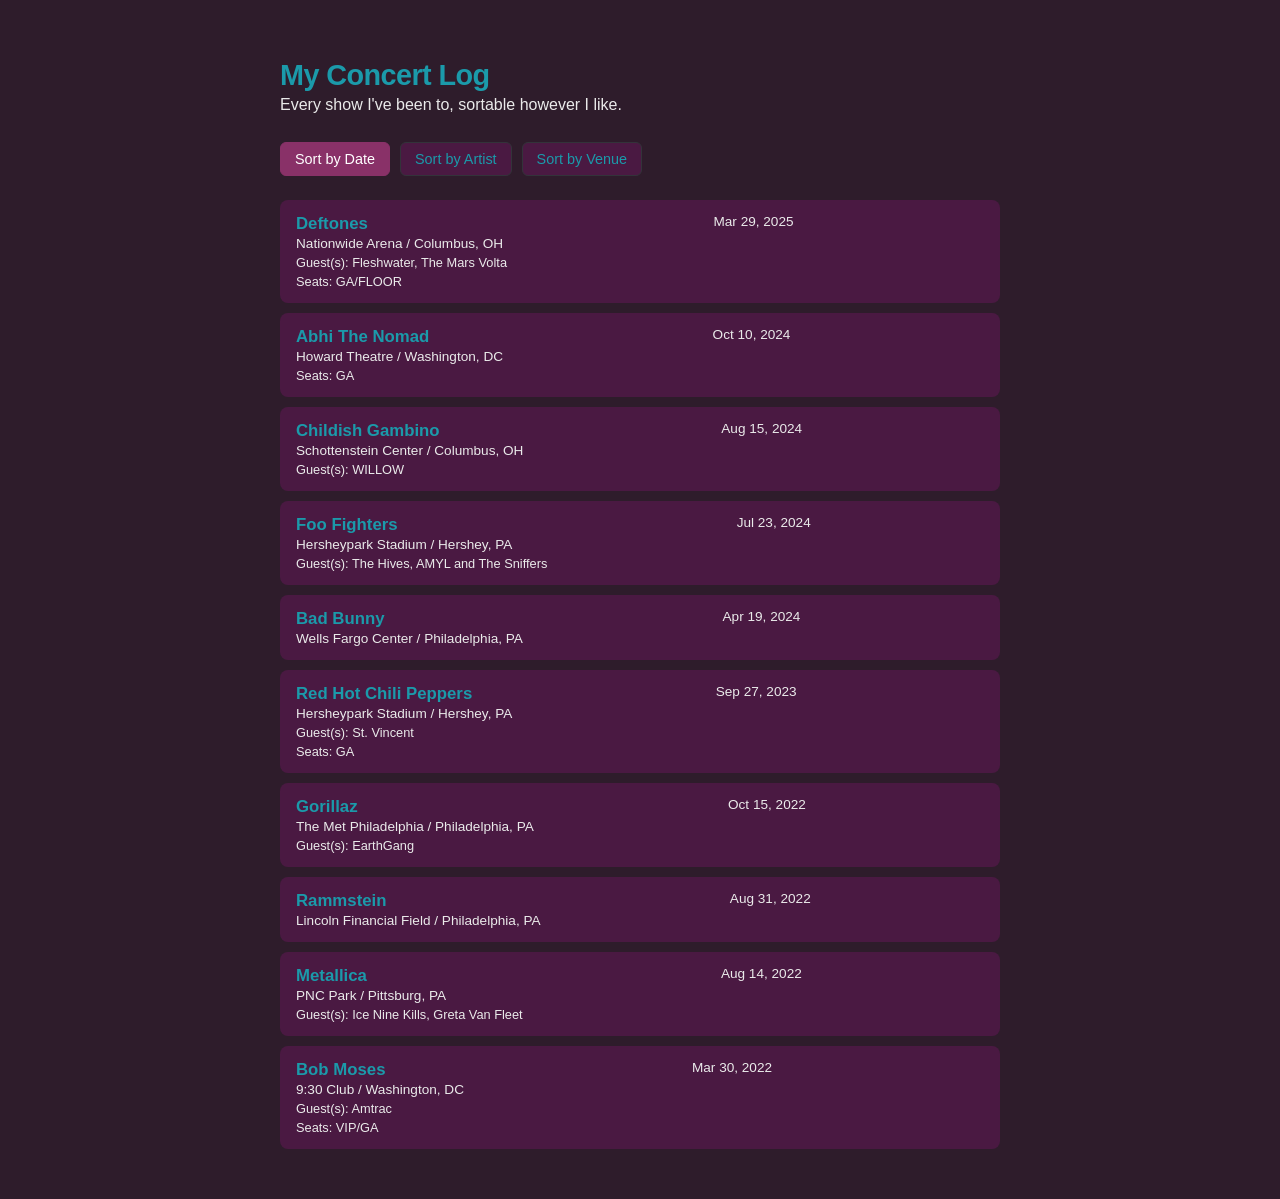
==== index.html @ 83376708 "initial commit" ====
<!DOCTYPE html>
<html lang="en">
    <head>
        <meta charset="UTF-8">
        <title>My Concert Log</title>
        <link rel="stylesheet" href="style.css">
    </head>
    <body>
        <div class="wrap">
        <h1>My Concert Log</h1>
        <p class="sub">Every show I've been to, sortable however I like.</p>
        

        <div class="controls">
            <button id="sort-date" onclick="setSort('date')">Sort by Date</button>
            <button id="sort-artist" onclick="setSort('artist')">Sort by Artist</button>
            <button id="sort-venue" onclick="setSort('venue')">Sort by Venue</button>
        </div>

        
        <div id="list"></div>
        </div>
        
        <script>
        let concerts = [
            { artist: "Bob Moses", venue: "9:30 Club", date: "2022-03-30", openers: "Amtrac", seats: "VIP/GA", city: "Washington", state: "DC"},
            { artist: "Metallica", venue: "PNC Park", date: "2022-08-14", openers: "Ice Nine Kills, Greta Van Fleet", city: "Pittsburg", state: "PA"},
            { artist: "Rammstein", venue: "Lincoln Financial Field", date: "2022-08-31", city: "Philadelphia", state: "PA" },
            { artist: "Bad Bunny", venue: "Wells Fargo Center", date: "2024-04-19", city: "Philadelphia", state: "PA" },
            { artist: "Red Hot Chili Peppers", seats: "GA", venue: "Hersheypark Stadium", openers: "St. Vincent", date: "2023-09-27", city: "Hershey", state: "PA" },
            { artist: "Foo Fighters", venue: "Hersheypark Stadium", openers: "The Hives, AMYL and The Sniffers", date: "2024-07-23", city: "Hershey", state: "PA" },
            { artist: "Deftones", seats: "GA/FLOOR", venue: "Nationwide Arena", openers: "Fleshwater, The Mars Volta", date: "2025-03-29", city: "Columbus", state: "OH" },
            { artist: "Gorillaz", venue: "The Met Philadelphia", openers: "EarthGang", date: "2022-10-15", city: "Philadelphia", state: "PA" },
            { artist: "Abhi The Nomad", seats: "GA", venue: "Howard Theatre", date: "2024-10-10", city: "Washington", state: "DC" },
            { artist: "Childish Gambino", venue: "Schottenstein Center", openers: "WILLOW", date: "2024-08-15", city: "Columbus", state: "OH" }




        ];
        
        let currentSort = "date";
        
        function setSort(field) {
            currentSort = field;
            document.querySelectorAll(".controls button").forEach(b => b.classList.remove("active"));
            document.getElementById("sort-" + field).classList.add("active");
            render();
        }
        
        
        
        function render() {
            const sorted = [...concerts].sort((a, b) => {
            if (currentSort === "date") return b.date.localeCompare(a.date); // newest first
            return (a[currentSort || ""]).localeCompare(b[currentSort] || "");
            });
        
            const list = document.getElementById("list");
            if (sorted.length === 0) {
            list.innerHTML = '<div class="empty">No concerts yet — add your first one above.</div>';
            
            return;
            }
        
            list.innerHTML = sorted.map(c => {
            const d = new Date(c.date + "T00:00:00");
            const formatted = d.toLocaleDateString(undefined, { year: "numeric", month: "short", day: "numeric" });
            const cityState = [c.city, c.state].filter(Boolean).join(", ");
            return `
                <div class="concert">
                <div class="meta">
                    <strong>${escapeHtml(c.artist)}</strong>
                    <div class="venue">${escapeHtml(c.venue || "Venue unknown")}${cityState ? " / " + escapeHtml(cityState) : ""}</div>
                    ${c.openers ? `<div class="openers">Guest(s): ${escapeHtml(c.openers)}</div>` : ""}
                    ${c.seats ? `<div class="seats">Seats: ${escapeHtml(c.seats)}</div>` : ""}
                </div>
                <div class="date">${formatted}</div>
                <div class="openers"></div>
                </div>
            `;
            }).join("");
        }
        
        function escapeHtml(str) {
            const div = document.createElement("div");
            div.textContent = str;
            return div.innerHTML;
        }
        
        setSort("date");
        </script>
        </body>
        </html>
---- style.css ----
:root {
    --bg: #2E1C2B;
    --card: #4A1942;
    --accent: #893168;
    --text: #1B9AAA;
    --muted: #EAEAEA;
  }
  * { box-sizing: border-box; }
  body {
    margin: 0;
    font-family: -apple-system, BlinkMacSystemFont, "Segoe UI", sans-serif;
    background: var(--bg);
    color: var(--text);
    padding: 40px 20px;
  }
  .wrap { max-width: 720px; margin: 0 auto; }
  h1 {
    font-size: 1.8rem;
    margin-bottom: 4px;
    letter-spacing: -0.02em;
  }
  p.sub { color: var(--muted); margin-top: 0; margin-bottom: 28px; }
 
  .controls {
    display: flex;
    gap: 10px;
    margin-bottom: 24px;
    flex-wrap: wrap;
  }
  button {
    background: var(--card);
    color: var(--text);
    border: 1px solid #33333a;
    padding: 8px 14px;
    border-radius: 6px;
    cursor: pointer;
    font-size: 0.9rem;
  }
  button:hover { border-color: var(--accent); }
  button.active { background: var(--accent); border-color: var(--accent); color: #fff; }
 
 
  .concert {
    background: var(--card);
    border-radius: 8px;
    padding: 14px 16px;
    margin-bottom: 10px;
    display: flex;
    justify-content: space-between;
    align-items: flex-start;
    gap: 16px
  }
  .concert .meta strong { font-size: 1.05rem; }
  .concert .meta .venue { color: var(--muted); font-size: 0.85rem; margin-top: 2px; }
  .concert .meta .openers,
  .concert .meta .seats { color: var(--muted); font-size: 0.8rem; margin-top: 4px; }
  .concert .date { color: var(--muted); font-size: 0.85rem; white-space: nowrap; margin-left: 16px; }
  .empty { color: var(--muted); text-align: center; padding: 40px 0; }
 
  @media (max-width: 900px) {
    .add-form { grid-template-columns: 1fr 1fr 1fr 1fr; }
  }
  @media (max-width: 600px) {
    .add-form { grid-template-columns: 1fr 1fr; }
  }
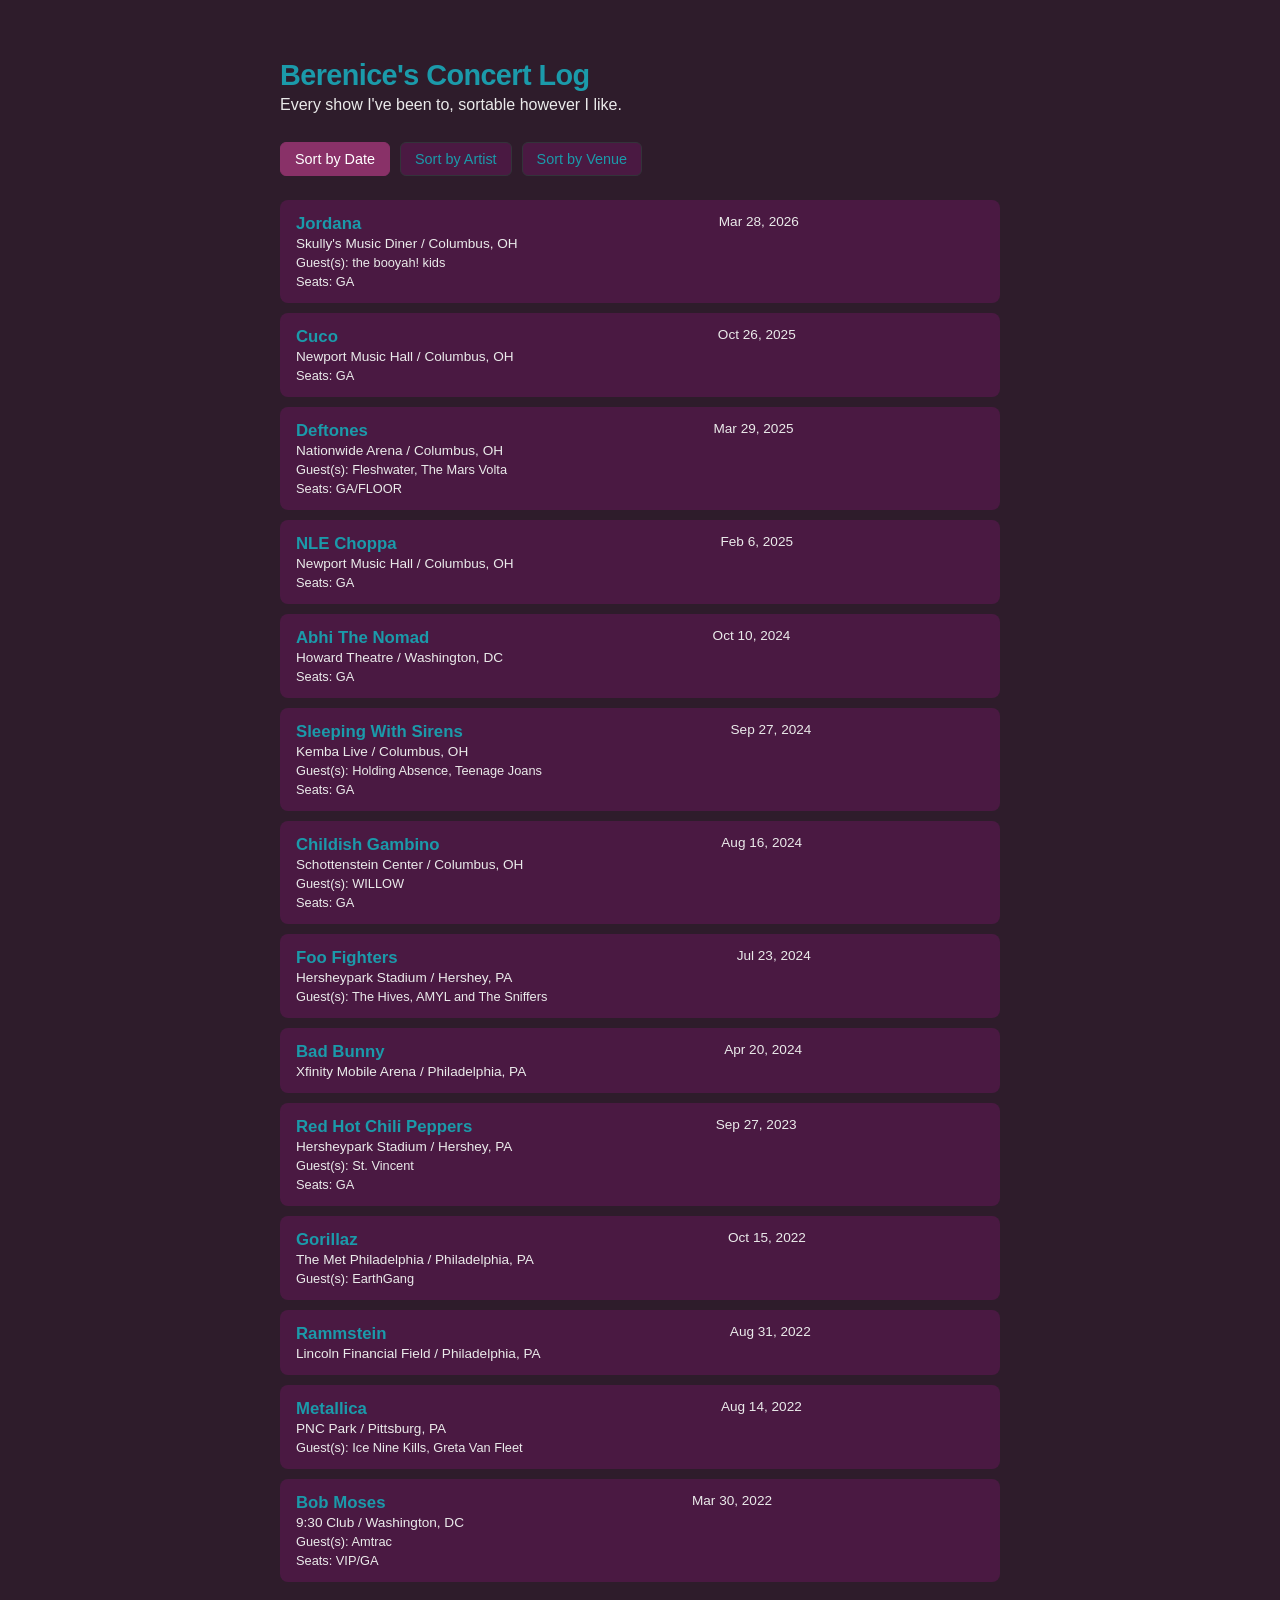
==== commit 5d05e352: "added 4 concerts" ====
--- a/index.html
+++ b/index.html
@@ -2,12 +2,12 @@
 <html lang="en">
     <head>
         <meta charset="UTF-8">
-        <title>My Concert Log</title>
+        <title>Berenice's Concert Log</title>
         <link rel="stylesheet" href="style.css">
     </head>
     <body>
         <div class="wrap">
-        <h1>My Concert Log</h1>
+        <h1>Berenice's Concert Log</h1>
         <p class="sub">Every show I've been to, sortable however I like.</p>
         
 
@@ -26,14 +26,17 @@
             { artist: "Bob Moses", venue: "9:30 Club", date: "2022-03-30", openers: "Amtrac", seats: "VIP/GA", city: "Washington", state: "DC"},
             { artist: "Metallica", venue: "PNC Park", date: "2022-08-14", openers: "Ice Nine Kills, Greta Van Fleet", city: "Pittsburg", state: "PA"},
             { artist: "Rammstein", venue: "Lincoln Financial Field", date: "2022-08-31", city: "Philadelphia", state: "PA" },
-            { artist: "Bad Bunny", venue: "Wells Fargo Center", date: "2024-04-19", city: "Philadelphia", state: "PA" },
+            { artist: "Bad Bunny", venue: "Xfinity Mobile Arena", date: "2024-04-20", city: "Philadelphia", state: "PA" },
             { artist: "Red Hot Chili Peppers", seats: "GA", venue: "Hersheypark Stadium", openers: "St. Vincent", date: "2023-09-27", city: "Hershey", state: "PA" },
             { artist: "Foo Fighters", venue: "Hersheypark Stadium", openers: "The Hives, AMYL and The Sniffers", date: "2024-07-23", city: "Hershey", state: "PA" },
             { artist: "Deftones", seats: "GA/FLOOR", venue: "Nationwide Arena", openers: "Fleshwater, The Mars Volta", date: "2025-03-29", city: "Columbus", state: "OH" },
             { artist: "Gorillaz", venue: "The Met Philadelphia", openers: "EarthGang", date: "2022-10-15", city: "Philadelphia", state: "PA" },
             { artist: "Abhi The Nomad", seats: "GA", venue: "Howard Theatre", date: "2024-10-10", city: "Washington", state: "DC" },
-            { artist: "Childish Gambino", venue: "Schottenstein Center", openers: "WILLOW", date: "2024-08-15", city: "Columbus", state: "OH" }
-
+            { artist: "Childish Gambino", venue: "Schottenstein Center", openers: "WILLOW", seats: "GA", date: "2024-08-16", city: "Columbus", state: "OH" }, 
+            { artist: "Sleeping With Sirens", seats:"GA", venue: "Kemba Live", openers: "Holding Absence, Teenage Joans", date: "2024-09-27", city: "Columbus", state: "OH" },
+            { artist: "Cuco", seats: "GA", venue: "Newport Music Hall", date: "2025-10-26", city: "Columbus", state: "OH" },
+            { artist: "NLE Choppa", venue: "Newport Music Hall", seats: "GA", date: "2025-02-06", city: "Columbus", state: "OH" },  
+            { artist: "Jordana", seats: "GA", venue: "Skully's Music Diner", openers: "the booyah! kids", date: "2026-03-28", city: "Columbus", state: "OH" },
 
 
 
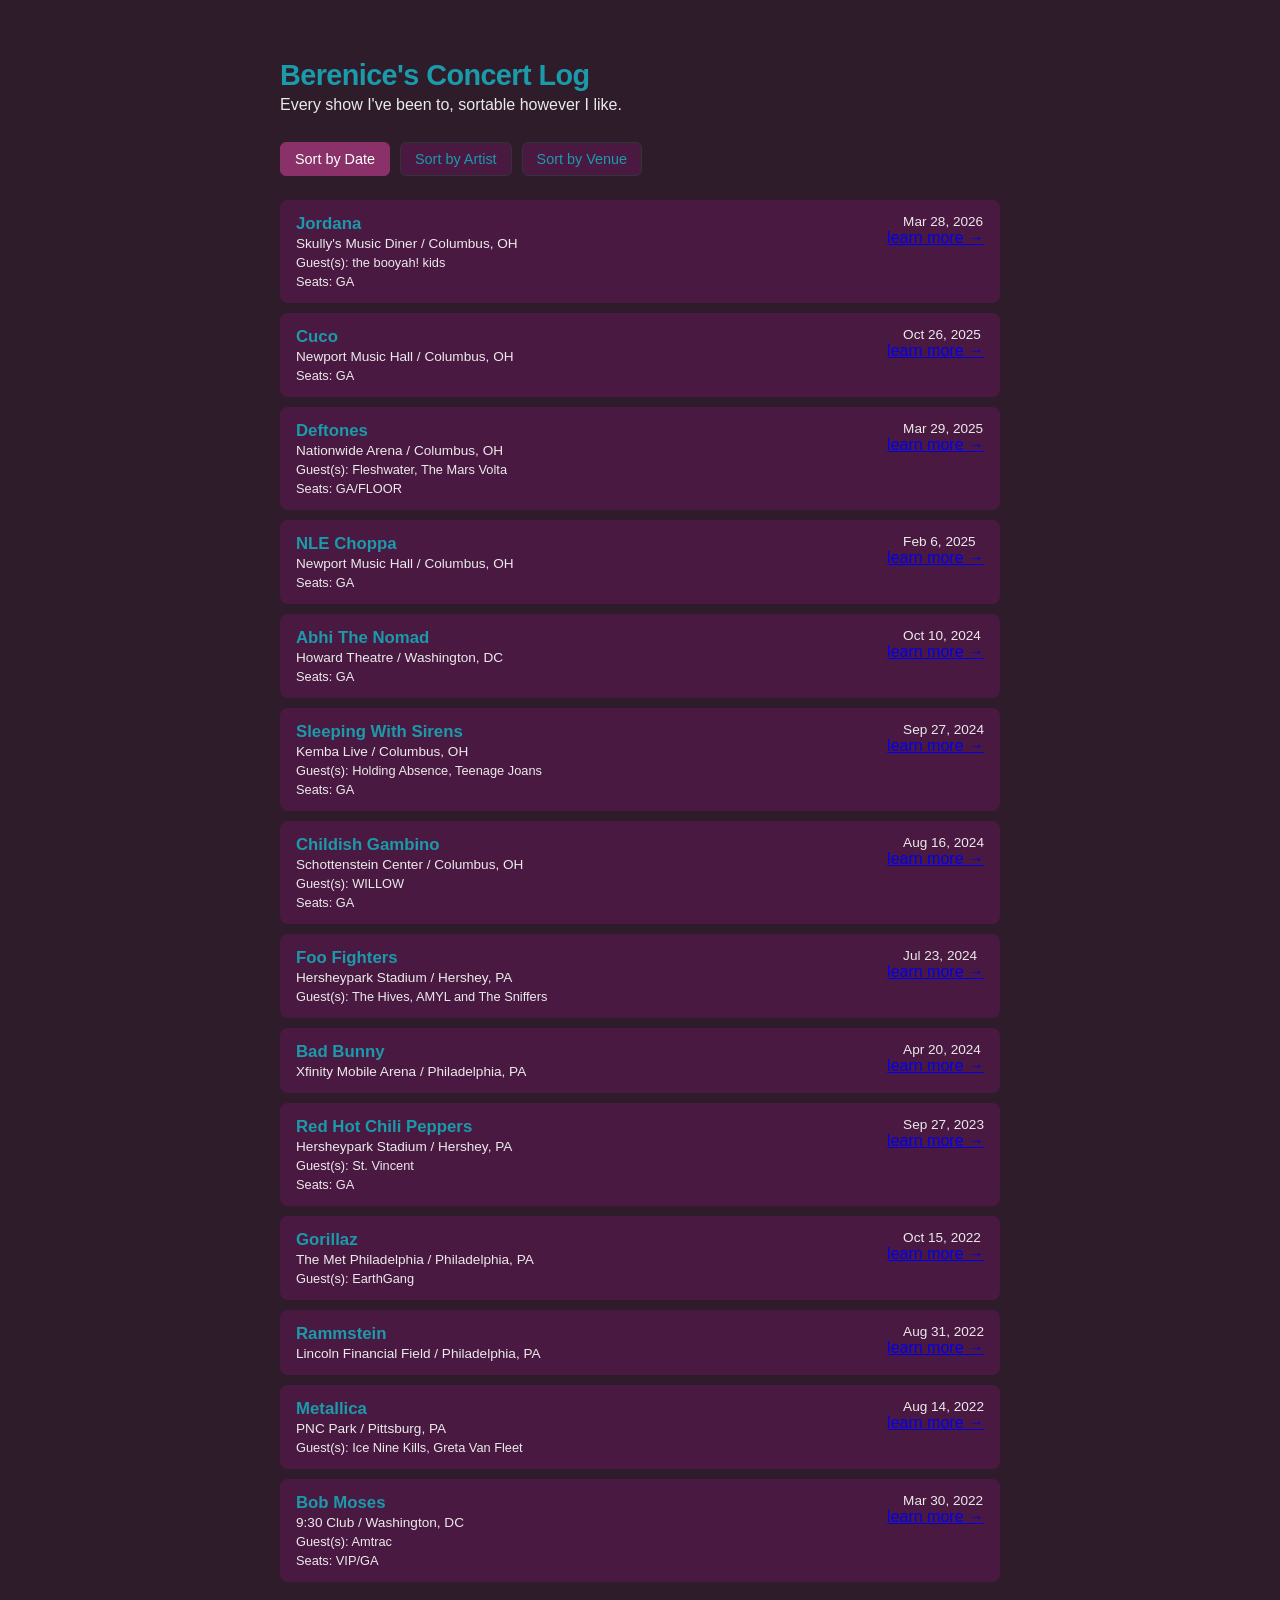
==== commit 4761be49: "added learn more page and links" ====
--- a/index.html
+++ b/index.html
@@ -23,77 +23,69 @@
         
         <script>
         let concerts = [
-            { artist: "Bob Moses", venue: "9:30 Club", date: "2022-03-30", openers: "Amtrac", seats: "VIP/GA", city: "Washington", state: "DC"},
-            { artist: "Metallica", venue: "PNC Park", date: "2022-08-14", openers: "Ice Nine Kills, Greta Van Fleet", city: "Pittsburg", state: "PA"},
-            { artist: "Rammstein", venue: "Lincoln Financial Field", date: "2022-08-31", city: "Philadelphia", state: "PA" },
-            { artist: "Bad Bunny", venue: "Xfinity Mobile Arena", date: "2024-04-20", city: "Philadelphia", state: "PA" },
-            { artist: "Red Hot Chili Peppers", seats: "GA", venue: "Hersheypark Stadium", openers: "St. Vincent", date: "2023-09-27", city: "Hershey", state: "PA" },
-            { artist: "Foo Fighters", venue: "Hersheypark Stadium", openers: "The Hives, AMYL and The Sniffers", date: "2024-07-23", city: "Hershey", state: "PA" },
-            { artist: "Deftones", seats: "GA/FLOOR", venue: "Nationwide Arena", openers: "Fleshwater, The Mars Volta", date: "2025-03-29", city: "Columbus", state: "OH" },
-            { artist: "Gorillaz", venue: "The Met Philadelphia", openers: "EarthGang", date: "2022-10-15", city: "Philadelphia", state: "PA" },
-            { artist: "Abhi The Nomad", seats: "GA", venue: "Howard Theatre", date: "2024-10-10", city: "Washington", state: "DC" },
-            { artist: "Childish Gambino", venue: "Schottenstein Center", openers: "WILLOW", seats: "GA", date: "2024-08-16", city: "Columbus", state: "OH" }, 
-            { artist: "Sleeping With Sirens", seats:"GA", venue: "Kemba Live", openers: "Holding Absence, Teenage Joans", date: "2024-09-27", city: "Columbus", state: "OH" },
-            { artist: "Cuco", seats: "GA", venue: "Newport Music Hall", date: "2025-10-26", city: "Columbus", state: "OH" },
-            { artist: "NLE Choppa", venue: "Newport Music Hall", seats: "GA", date: "2025-02-06", city: "Columbus", state: "OH" },  
-            { artist: "Jordana", seats: "GA", venue: "Skully's Music Diner", openers: "the booyah! kids", date: "2026-03-28", city: "Columbus", state: "OH" },
+            { artist: "Bob Moses", venue: "9:30 Club", date: "2022-03-30", openers: "Amtrac", seats: "VIP/GA", city: "Washington", state: "DC", page:"learn-more/moses-22-03-30.html"},
+            { artist: "Metallica", venue: "PNC Park", date: "2022-08-14", openers: "Ice Nine Kills, Greta Van Fleet", city: "Pittsburg", state: "PA", page:"learn-more/metallica-22-08-14.html" },
+            { artist: "Rammstein", venue: "Lincoln Financial Field", date: "2022-08-31", city: "Philadelphia", state: "PA", page: "learn-more/rammstein-22-08-31.html"},
+            { artist: "Bad Bunny", venue: "Xfinity Mobile Arena", date: "2024-04-20", city: "Philadelphia", state: "PA", page: "learn-more/badbunny-24-04-20.html" },
+            { artist: "Red Hot Chili Peppers", seats: "GA", venue: "Hersheypark Stadium", openers: "St. Vincent", date: "2023-09-27", city: "Hershey", state: "PA" , page: "learn-more/rhcp-23-09-27.html"},
+            { artist: "Foo Fighters", venue: "Hersheypark Stadium", openers: "The Hives, AMYL and The Sniffers", date: "2024-07-23", city: "Hershey", state: "PA", page: "learn-more/foofighters-24-07-23.html"},
+            { artist: "Deftones", seats: "GA/FLOOR", venue: "Nationwide Arena", openers: "Fleshwater, The Mars Volta", date: "2025-03-29", city: "Columbus", state: "OH" , page: "learn-more/deftones-25-03-29.html"},
+            { artist: "Gorillaz", venue: "The Met Philadelphia", openers: "EarthGang", date: "2022-10-15", city: "Philadelphia", state: "PA", page: "learn-more/gorillaz-22-10-15.html"},
+            { artist: "Abhi The Nomad", seats: "GA", venue: "Howard Theatre", date: "2024-10-10", city: "Washington", state: "DC", page: "learn-more/abhinomad-24-10-10.html" },
+            { artist: "Childish Gambino", venue: "Schottenstein Center", openers: "WILLOW", seats: "GA", date: "2024-08-16", city: "Columbus", state: "OH", page: "learn-more/gambino-24-08-16.html"}, 
+            { artist: "Sleeping With Sirens", seats:"GA", venue: "Kemba Live", openers: "Holding Absence, Teenage Joans", date: "2024-09-27", city: "Columbus", state: "OH", page: "learn-more/sirens-24-09-27.html"},
+            { artist: "Cuco", seats: "GA", venue: "Newport Music Hall", date: "2025-10-26", city: "Columbus", state: "OH", page: "learn-more/cuco-25-10-26.html" },
+            { artist: "NLE Choppa", venue: "Newport Music Hall", seats: "GA", date: "2025-02-06", city: "Columbus", state: "OH", page: "learn-more/nlechoppa-25-02-06.html"},  
+            { artist: "Jordana", seats: "GA", venue: "Skully's Music Diner", openers: "the booyah! kids", date: "2026-03-28", city: "Columbus", state: "OH", page: "learn-more/jordana-26-03-28.html"},
 
 
 
         ];
         
-        let currentSort = "date";
-        
+                let currentSort = "date";
+ 
         function setSort(field) {
             currentSort = field;
-            document.querySelectorAll(".controls button").forEach(b => b.classList.remove("active"));
+            document.querySelectorAll(".controls button").forEach(function(b){ b.classList.remove("active"); });
             document.getElementById("sort-" + field).classList.add("active");
             render();
         }
-        
-        
-        
+ 
         function render() {
-            const sorted = [...concerts].sort((a, b) => {
-            if (currentSort === "date") return b.date.localeCompare(a.date); // newest first
-            return (a[currentSort || ""]).localeCompare(b[currentSort] || "");
+            const sorted = [...concerts].sort(function(a, b) {
+                if (currentSort === "date") return b.date.localeCompare(a.date);
+                return (a[currentSort] || "").localeCompare(b[currentSort] || "");
             });
-        
+ 
             const list = document.getElementById("list");
-            if (sorted.length === 0) {
-            list.innerHTML = '<div class="empty">No concerts yet — add your first one above.</div>';
-            
-            return;
-            }
-        
-            list.innerHTML = sorted.map(c => {
-            const d = new Date(c.date + "T00:00:00");
-            const formatted = d.toLocaleDateString(undefined, { year: "numeric", month: "short", day: "numeric" });
-            const cityState = [c.city, c.state].filter(Boolean).join(", ");
-            return `
-                <div class="concert">
-                <div class="meta">
-                    <strong>${escapeHtml(c.artist)}</strong>
-                    <div class="venue">${escapeHtml(c.venue || "Venue unknown")}${cityState ? " / " + escapeHtml(cityState) : ""}</div>
-                    ${c.openers ? `<div class="openers">Guest(s): ${escapeHtml(c.openers)}</div>` : ""}
-                    ${c.seats ? `<div class="seats">Seats: ${escapeHtml(c.seats)}</div>` : ""}
-                </div>
-                <div class="date">${formatted}</div>
-                <div class="openers"></div>
-                </div>
-            `;
+            list.innerHTML = sorted.map(function(c) {
+                const d = new Date(c.date + "T00:00:00");
+                const formatted = d.toLocaleDateString(undefined, { year: "numeric", month: "short", day: "numeric" });
+                const cityState = [c.city, c.state].filter(Boolean).join(", ");
+                return (
+                    '<div class="concert">' +
+                    '<div class="meta">' +
+                    '<strong>' + escapeHtml(c.artist) + '</strong>' +
+                    '<div class="venue">' + escapeHtml(c.venue || "Venue unknown") + (cityState ? " / " + escapeHtml(cityState) : "") + '</div>' +
+                    (c.openers ? '<div class="openers">Guest(s): ' + escapeHtml(c.openers) + '</div>' : '') +
+                    (c.seats ? '<div class="seats">Seats: ' + escapeHtml(c.seats) + '</div>' : '') +
+                    '</div>' +
+                    '<div class="card-right">' +
+                    '<div class="date">' + formatted + '</div>' +
+                    '<a class="learn-more" href="' + c.page + '">learn more →</a>' +
+                    '</div>' +
+                    '</div>'
+                );
             }).join("");
         }
-        
+ 
         function escapeHtml(str) {
             const div = document.createElement("div");
             div.textContent = str;
             return div.innerHTML;
         }
-        
+ 
         setSort("date");
         </script>
-        </body>
-        </html>
-        
-
+    </body>
+</html>
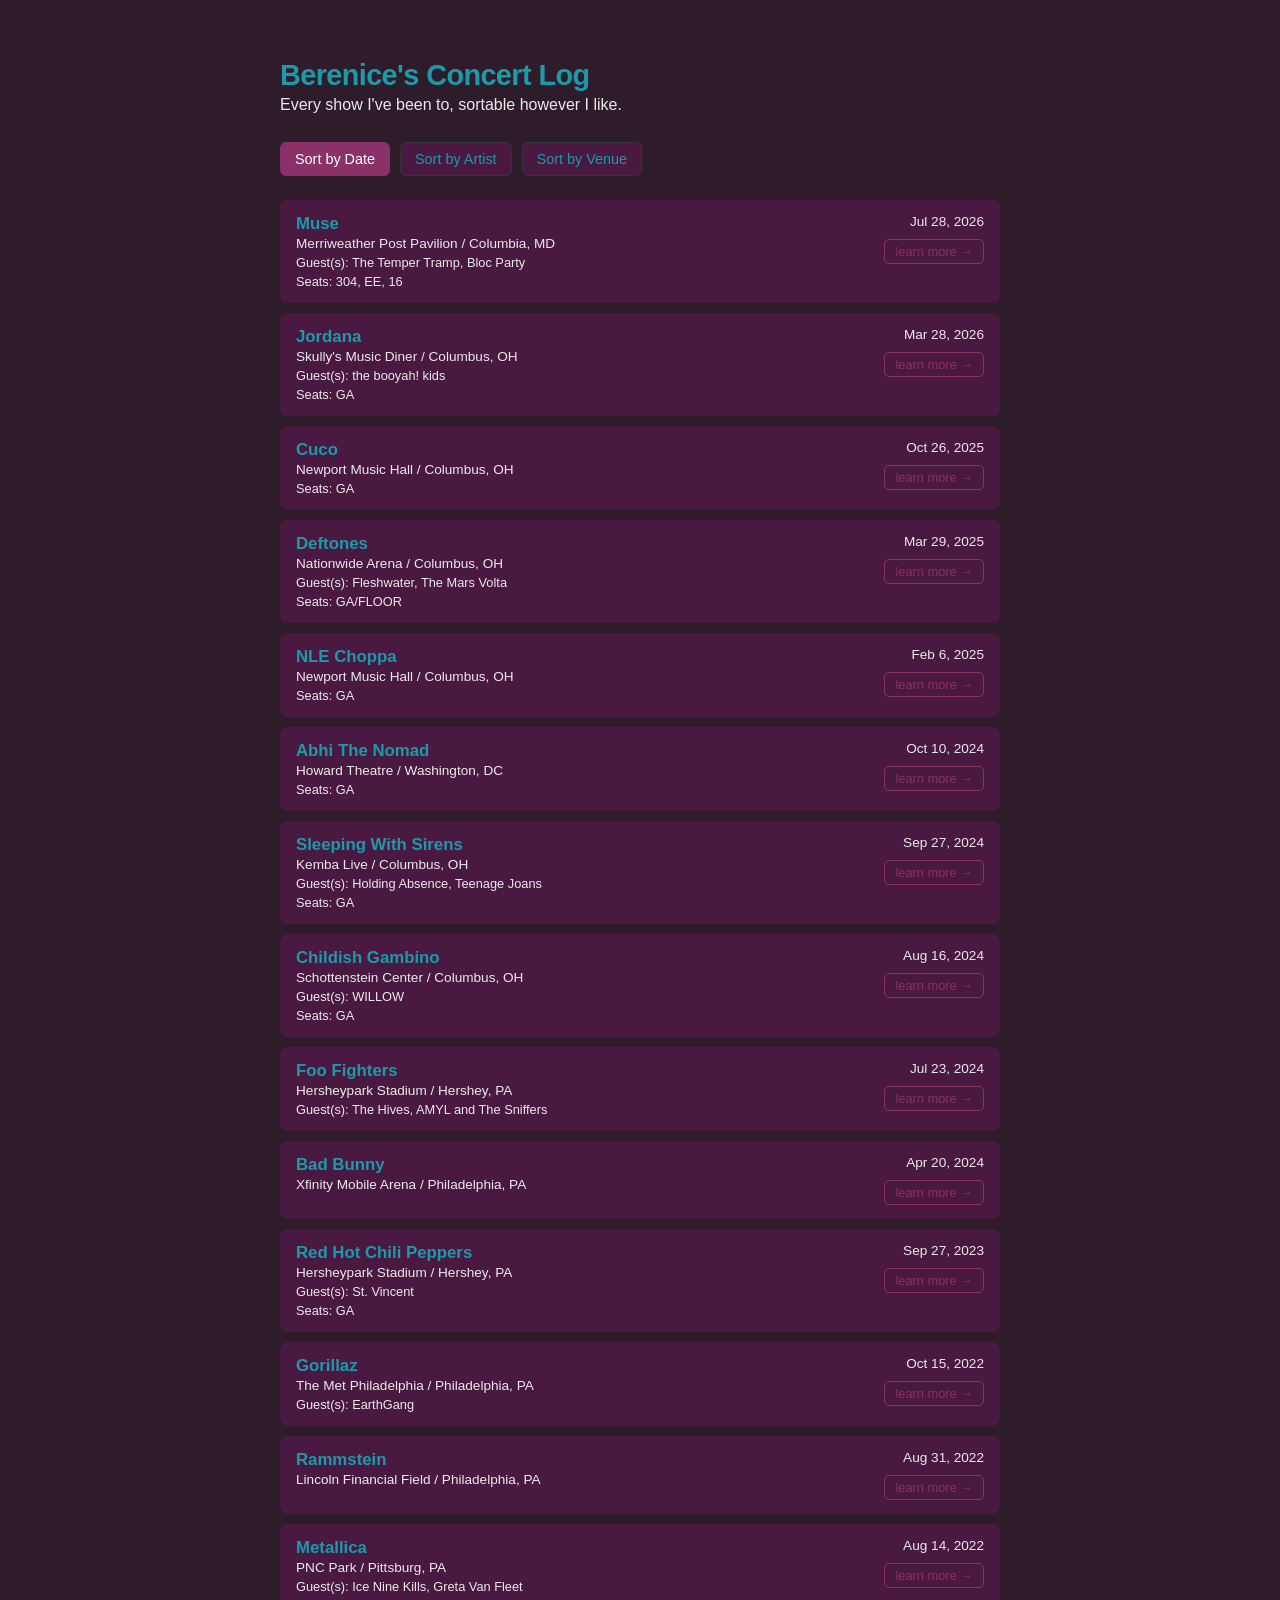
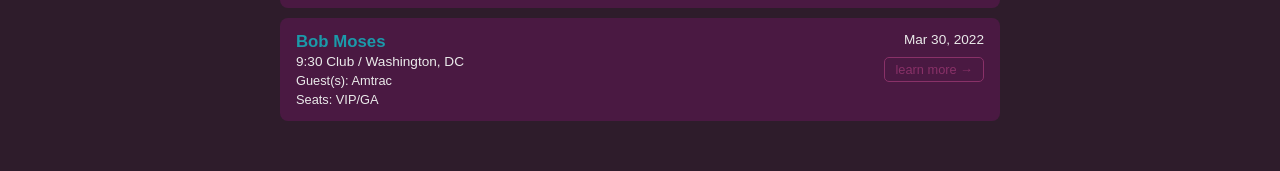
==== commit b58307fb: "added muse page" ====
--- a/index.html
+++ b/index.html
@@ -37,6 +37,7 @@
             { artist: "Cuco", seats: "GA", venue: "Newport Music Hall", date: "2025-10-26", city: "Columbus", state: "OH", page: "learn-more/cuco-25-10-26.html" },
             { artist: "NLE Choppa", venue: "Newport Music Hall", seats: "GA", date: "2025-02-06", city: "Columbus", state: "OH", page: "learn-more/nlechoppa-25-02-06.html"},  
             { artist: "Jordana", seats: "GA", venue: "Skully's Music Diner", openers: "the booyah! kids", date: "2026-03-28", city: "Columbus", state: "OH", page: "learn-more/jordana-26-03-28.html"},
+            { artist: "Muse", seats: "304, EE, 16", venue: "Merriweather Post Pavilion", openers: "The Temper Tramp, Bloc Party", date: "2026-07-28", city: "Columbia", state: "MD", page: "learn-more/muse-26-07-28.html"}
 
 
 
--- a/style.css
+++ b/style.css
@@ -6,28 +6,20 @@
     --muted: #EAEAEA;
   }
   * { box-sizing: border-box; }
-  body {
+body {
     margin: 0;
     font-family: -apple-system, BlinkMacSystemFont, "Segoe UI", sans-serif;
     background: var(--bg);
     color: var(--text);
     padding: 40px 20px;
-  }
-  .wrap { max-width: 720px; margin: 0 auto; }
-  h1 {
-    font-size: 1.8rem;
-    margin-bottom: 4px;
-    letter-spacing: -0.02em;
-  }
-  p.sub { color: var(--muted); margin-top: 0; margin-bottom: 28px; }
+}
+.wrap { max-width: 720px; margin: 0 auto; }
+h1 { font-size: 1.8rem; margin-bottom: 4px; letter-spacing: -0.02em; }
+p.sub { color: var(--muted); margin-top: 0; margin-bottom: 28px; }
  
-  .controls {
-    display: flex;
-    gap: 10px;
-    margin-bottom: 24px;
-    flex-wrap: wrap;
-  }
-  button {
+/* Index */
+.controls { display: flex; gap: 10px; margin-bottom: 24px; flex-wrap: wrap; }
+button {
     background: var(--card);
     color: var(--text);
     border: 1px solid #33333a;
@@ -35,12 +27,11 @@
     border-radius: 6px;
     cursor: pointer;
     font-size: 0.9rem;
-  }
-  button:hover { border-color: var(--accent); }
-  button.active { background: var(--accent); border-color: var(--accent); color: #fff; }
+}
+button:hover { border-color: var(--accent); }
+button.active { background: var(--accent); border-color: var(--accent); color: #fff; }
  
- 
-  .concert {
+.concert {
     background: var(--card);
     border-radius: 8px;
     padding: 14px 16px;
@@ -48,18 +39,104 @@
     display: flex;
     justify-content: space-between;
     align-items: flex-start;
-    gap: 16px
-  }
-  .concert .meta strong { font-size: 1.05rem; }
-  .concert .meta .venue { color: var(--muted); font-size: 0.85rem; margin-top: 2px; }
-  .concert .meta .openers,
-  .concert .meta .seats { color: var(--muted); font-size: 0.8rem; margin-top: 4px; }
-  .concert .date { color: var(--muted); font-size: 0.85rem; white-space: nowrap; margin-left: 16px; }
-  .empty { color: var(--muted); text-align: center; padding: 40px 0; }
+    gap: 16px;
+}
+.concert .meta strong { font-size: 1.05rem; }
+.concert .meta .venue { color: var(--muted); font-size: 0.85rem; margin-top: 2px; }
+.concert .meta .openers,
+.concert .meta .seats { color: var(--muted); font-size: 0.8rem; margin-top: 4px; }
+.card-right { display: flex; flex-direction: column; align-items: flex-end; gap: 10px; flex-shrink: 0; }
+.concert .date { color: var(--muted); font-size: 0.85rem; white-space: nowrap; }
+.learn-more {
+    font-size: 0.8rem;
+    color: var(--accent);
+    text-decoration: none;
+    border: 1px solid var(--accent);
+    padding: 4px 10px;
+    border-radius: 5px;
+    white-space: nowrap;
+    transition: background 0.15s;
+}
+.learn-more:hover { background: var(--accent); color: #fff; }
+.empty { color: var(--muted); text-align: center; padding: 40px 0; }
  
-  @media (max-width: 900px) {
-    .add-form { grid-template-columns: 1fr 1fr 1fr 1fr; }
-  }
-  @media (max-width: 600px) {
-    .add-form { grid-template-columns: 1fr 1fr; }
-  }
+/* Detail pages */
+.back-link {
+    display: inline-block;
+    color: var(--muted);
+    text-decoration: none;
+    font-size: 0.88rem;
+    margin-bottom: 24px;
+}
+.back-link:hover { color: var(--text); }
+.detail-header { margin-bottom: 28px; }
+.detail-block { margin-bottom: 28px; }
+.section-label {
+    font-size: 0.78rem;
+    text-transform: uppercase;
+    letter-spacing: 0.07em;
+    color: var(--muted);
+    margin: 0 0 10px;
+}
+.setlist-btn {
+    display: inline-block;
+    background: var(--accent);
+    color: #fff;
+    text-decoration: none;
+    padding: 8px 16px;
+    border-radius: 6px;
+    font-size: 0.9rem;
+}
+.setlist-btn:hover { opacity: 0.85; }
+#photo-grid {
+    display: grid;
+    grid-template-columns: repeat(auto-fill, minmax(200px, 1fr));
+    gap: 10px;
+}
+#photo-grid img {
+    width: 100%;
+    border-radius: 6px;
+    object-fit: cover;
+    max-height: 240px;
+}
+#notes-text { color: var(--muted); font-size: 0.95rem; line-height: 1.6; white-space: pre-wrap; margin: 0; }
+ 
+/* Edit section */
+.edit-section {
+    background: var(--card);
+    border: 1px solid #33333a;
+    border-radius: 8px;
+    padding: 14px 16px;
+    margin-bottom: 28px;
+}
+.edit-section summary { cursor: pointer; font-size: 0.9rem; color: var(--muted); user-select: none; list-style: none; }
+.edit-section summary::-webkit-details-marker { display: none; }
+.edit-section summary::before { content: "▸ "; }
+.edit-section[open] summary::before { content: "▾ "; }
+.edit-fields { margin-top: 18px; display: flex; flex-direction: column; gap: 18px; }
+.modal-section h3 { margin: 0 0 8px; }
+input:not([type="file"]), textarea {
+    width: 100%;
+    background: #16161a;
+    border: 1px solid #33333a;
+    color: var(--text);
+    padding: 8px 10px;
+    border-radius: 6px;
+    font-size: 0.9rem;
+    font-family: inherit;
+    resize: vertical;
+}
+input:not([type="file"]):focus, textarea:focus { outline: none; border-color: var(--accent); }
+input[type="file"] { color: var(--muted); font-size: 0.85rem; }
+#existing-photos-info { color: var(--muted); font-size: 0.8rem; margin-top: 6px; }
+.edit-actions { display: flex; gap: 10px; flex-wrap: wrap; }
+.save-btn { background: var(--accent); border-color: var(--accent); color: #fff; }
+.delete-btn { background: none; border-color: #555; color: var(--muted); }
+.delete-btn:hover { border-color: var(--accent); color: var(--accent); }
+.modal-hint { color: var(--muted); font-size: 0.8rem; margin: 0 0 8px; }
+ 
+@media (max-width: 600px) {
+    .card-right { align-items: flex-start; }
+    #photo-grid { grid-template-columns: 1fr 1fr; }
+}
+ 
